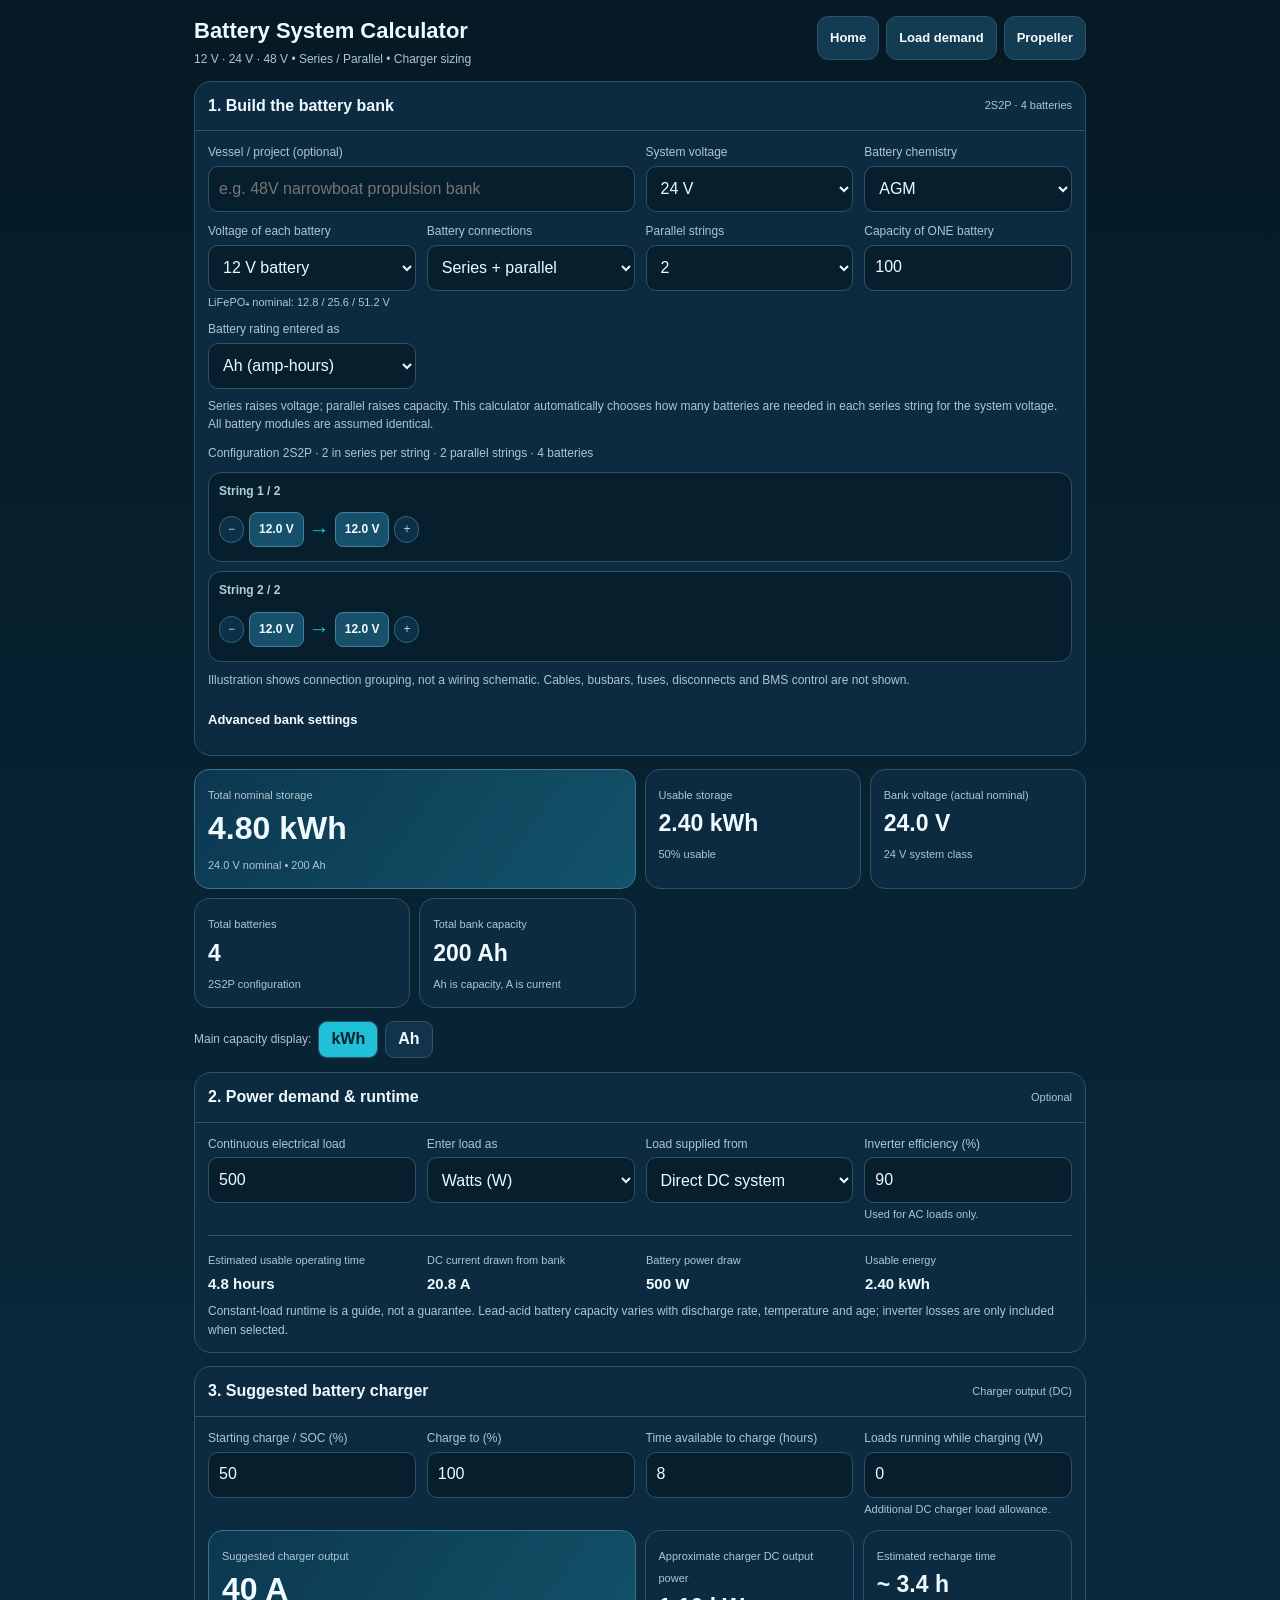
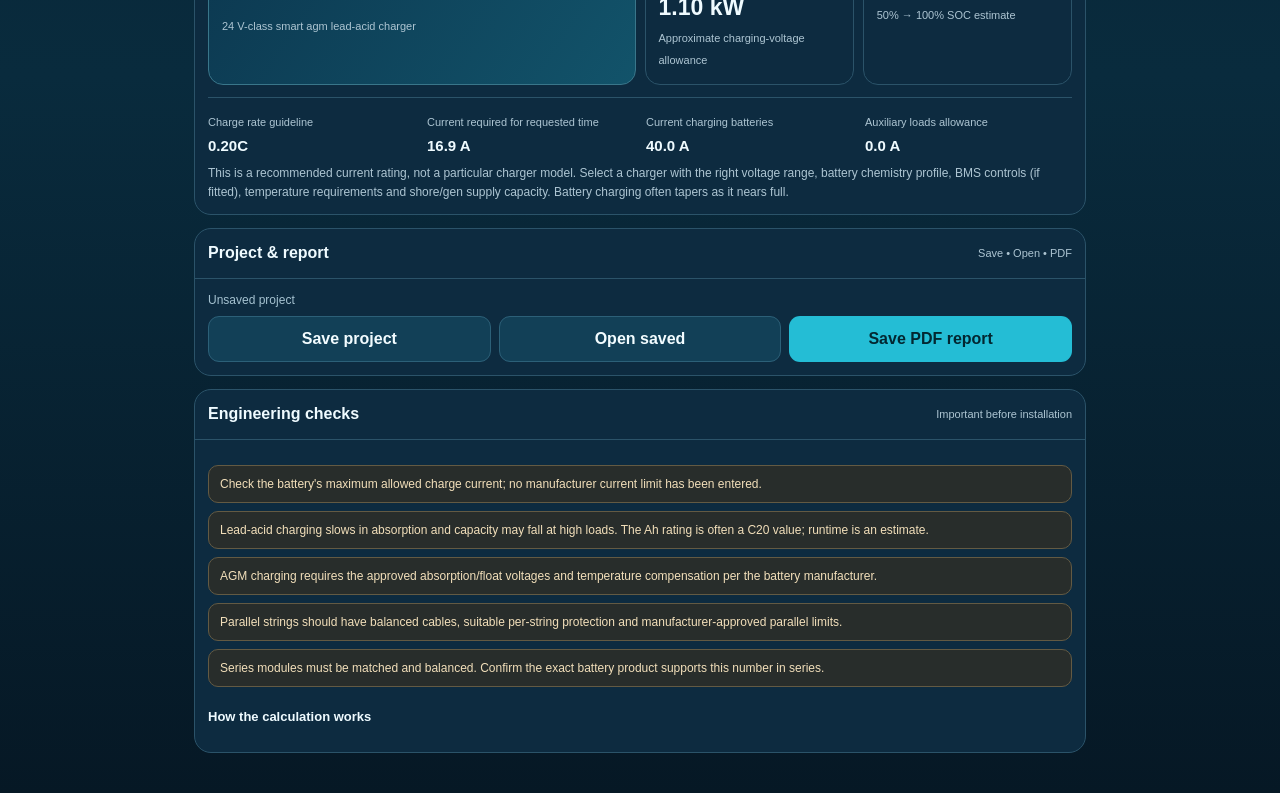
==== battery.html @ 20217a50 "Add interactive battery bank and charger calculator with reports" ====
<!doctype html>
<html lang="en">
<head>
<meta charset="utf-8"><meta name="viewport" content="width=device-width,initial-scale=1,viewport-fit=cover">
<meta name="theme-color" content="#071c2b"><meta name="apple-mobile-web-app-capable" content="yes">
<meta name="apple-mobile-web-app-title" content="Battery Systems"><meta name="apple-mobile-web-app-status-bar-style" content="black-translucent">
<link rel="manifest" href="./battery.webmanifest"><link rel="icon" href="./icon.svg" type="image/svg+xml">
<title>Marine Battery System Calculator</title>
<style>
:root{--bg:#071c2b;--panel:#0d2b40;--panel2:#103951;--well:#071e2d;--line:#2b5369;--text:#effbff;--muted:#adc5d2;--accent:#21c0d9;--warning:#ffd58e;--danger:#ffd0d0;--good:#8be0b6}
*{box-sizing:border-box}
body{margin:0;background:linear-gradient(#061925,#092b3d 70%,#061825);min-height:100vh;font:16px/1.4 -apple-system,BlinkMacSystemFont,"Segoe UI",sans-serif;color:var(--text)}
main{max-width:920px;margin:0 auto;padding:calc(16px + env(safe-area-inset-top)) 14px calc(40px + env(safe-area-inset-bottom))}
button,input,select{font:inherit}
header{display:flex;justify-content:space-between;align-items:flex-start;gap:10px;flex-wrap:wrap}h1{font-size:22px;margin:0}header p{font-size:12px;color:var(--muted);margin:4px 0 0}
nav{display:flex;flex-wrap:wrap;gap:7px}.nav,.button{display:inline-flex;align-items:center;justify-content:center;min-height:44px;background:#133b51;color:#f2fdff;border:1px solid var(--line);border-radius:11px;padding:8px 12px;text-decoration:none;font-weight:700;font-size:13px}
.button.primary{background:var(--accent);color:#06212b;border:none}
.section{background:var(--panel);border:1px solid var(--line);border-radius:17px;overflow:hidden;margin-top:13px}
.sectionHead{display:flex;justify-content:space-between;align-items:center;gap:8px;padding:13px;border-bottom:1px solid var(--line)}
.sectionHead h2{font-size:16px;margin:0}.sectionHead span{font-size:11px;color:var(--muted);text-align:right}.body{padding:13px}
.inputs{display:grid;grid-template-columns:repeat(2,minmax(0,1fr));gap:11px}.field{min-width:0}
.field label{display:block;font-size:12px;color:var(--muted);margin-bottom:5px}
.field input,.field select{display:block;min-height:46px;width:100%;min-width:0;background:var(--well);border:1px solid var(--line);color:var(--text);border-radius:10px;padding:10px;font-size:16px}
.field small{display:block;margin-top:4px;font-size:11px;color:var(--muted)}
.wide{grid-column:1/-1}.note{font-size:12px;line-height:1.55;color:var(--muted);margin:8px 0 0}
.results{display:grid;grid-template-columns:repeat(2,minmax(0,1fr));gap:9px;margin:13px 0}
.stat{background:var(--panel);border:1px solid var(--line);padding:13px;border-radius:15px;min-width:0}
.stat strong{display:block;font-size:23px;line-height:1.18;overflow-wrap:anywhere;margin:5px 0}
.stat span{font-size:11px;color:var(--muted)}.stat em{font-style:normal;font-size:11px;color:var(--muted)}
.stat.hero{grid-column:span 2;border-color:#39768a;background:linear-gradient(125deg,#0c3850,#12536a)}.stat.hero strong{font-size:32px}
.chip{font-size:12px;color:#b0d6e6;border:1px solid #37657b;background:#0a3147;padding:4px 8px;border-radius:999px}
.group{background:var(--well);border:1px solid var(--line);border-radius:13px;padding:10px;margin:9px 0}
.group .lbl{font-size:12px;font-weight:700;color:#afd1dc;margin-bottom:8px}
.chains{display:flex;align-items:center;gap:5px;flex-wrap:wrap;min-height:44px}
.cell{border:1px solid #43829c;border-radius:8px;padding:8px 9px;color:#f6fdff;background:#16506a;font-size:12px;font-weight:800;white-space:nowrap}
.seriesLink{color:var(--accent);font-size:21px;font-weight:800}
.warningList{display:grid;gap:8px;margin-top:12px}
.warning{background:#282d2b;border:1px solid #635a43;border-radius:10px;padding:9px 11px;font-size:12px;color:#f2dfba;line-height:1.5}
.error{background:#3b2428;border:1px solid #8a4955;padding:13px;border-radius:12px;color:var(--danger);font-size:14px}
.hidden{display:none!important}
.toggle{display:flex;flex-wrap:wrap;gap:7px;align-items:center}
.toggle button{min-height:37px;border:1px solid var(--line);border-radius:9px;background:#11344a;color:var(--text);padding:5px 12px;font-weight:700}
.toggle button.active{background:#21c0d9;color:#06212b}
.detail{margin-top:12px;padding-top:12px;border-top:1px solid var(--line);display:grid;grid-template-columns:repeat(2,minmax(0,1fr));gap:12px}
.detail .lab{font-size:11px;color:var(--muted)}.detail strong{display:block;font-size:15px;margin-top:3px}
details{margin-top:8px}details summary{cursor:pointer;font-weight:750;font-size:13px;min-height:44px;display:flex;align-items:center}details .inputs{margin-top:7px}
@media(min-width:680px){.inputs{grid-template-columns:repeat(4,minmax(0,1fr))}.results{grid-template-columns:repeat(4,minmax(0,1fr))}.stat.hero{grid-column:span 2}.wide{grid-column:span 2}.detail{grid-template-columns:repeat(4,minmax(0,1fr))}}
</style>
</head>
<body>
<main>
<header><div><h1>Battery System Calculator</h1><p>12 V · 24 V · 48 V • Series / Parallel • Charger sizing</p></div>
<nav><a class="nav" href="./">Home</a><a class="nav" href="./load.html">Load demand</a><a class="nav" href="./propeller.html">Propeller</a></nav></header>

<section class="section"><div class="sectionHead"><h2>1. Build the battery bank</h2><span id="layoutTag">2S2P · 4 batteries</span></div><div class="body">
<div class="inputs">
<div class="field wide"><label for="projectName">Vessel / project (optional)</label><input id="projectName" type="text" placeholder="e.g. 48V narrowboat propulsion bank"></div>
<div class="field"><label for="systemVoltage">System voltage</label><select id="systemVoltage"><option value="12">12 V</option><option value="24" selected>24 V</option><option value="48">48 V</option></select></div>
<div class="field"><label for="chemistry">Battery chemistry</label><select id="chemistry"><option value="flooded">Flooded lead-acid</option><option value="agm" selected>AGM</option><option value="lfp">Lithium LiFePO₄</option></select></div>
<div class="field"><label for="moduleVoltage">Voltage of each battery</label><select id="moduleVoltage"><option value="12" selected>12 V battery</option><option value="24">24 V battery</option><option value="48">48 V battery</option></select><small>LiFePO₄ nominal: 12.8 / 25.6 / 51.2 V</small></div>
<div class="field"><label for="connection">Battery connections</label><select id="connection"><option value="single">Single battery</option><option value="series">Series</option><option value="parallel">Parallel</option><option value="series-parallel" selected>Series + parallel</option></select></div>
<div class="field" id="stringsField"><label for="strings">Parallel strings</label><select id="strings"><option>2</option><option>3</option><option>4</option><option>5</option><option>6</option><option>7</option><option>8</option><option>9</option><option>10</option><option>11</option><option>12</option><option>13</option><option>14</option><option>15</option><option>16</option></select></div>
<div class="field"><label for="capacityValue">Capacity of ONE battery</label><input id="capacityValue" type="number" min=".01" step="any" value="100"></div>
<div class="field"><label for="capacityUnit">Battery rating entered as</label><select id="capacityUnit"><option value="ah">Ah (amp-hours)</option><option value="kwh">kWh</option></select></div>
</div>
<p class="note">Series raises voltage; parallel raises capacity. This calculator automatically chooses how many batteries are needed in each series string for the system voltage. All battery modules are assumed identical.</p>
<div id="inputError" class="error hidden" role="alert"></div>
<div id="diagram" aria-label="Battery connection diagram" style="margin-top:10px"></div>
<details><summary>Advanced bank settings</summary><div class="inputs">
<div class="field"><label for="usablePercent">Usable depth of discharge (%)</label><input id="usablePercent" type="number" min="1" max="100" step="1" value="50"><small>Adjust for battery life and usable capacity.</small></div>
<div class="field"><label for="maxChargePerBattery">Max charging current per battery (A)</label><input id="maxChargePerBattery" type="number" min="0" step="1" placeholder="From battery manual"><small>Optional; manufacturer limit.</small></div>
<div class="field"><label for="preferredC">Preferred battery charge rate (C)</label><input id="preferredC" type="number" min=".01" max="2" step=".05" value=".20"><small>AGM default: 0.20C, illustrative.</small></div>
<div class="field"><label for="chargeEfficiency">Charge efficiency (%)</label><input id="chargeEfficiency" type="number" min="50" max="100" step="1" value="90"><small>Time planning assumption.</small></div>
<div class="field"><label for="taperFactor">Charge-time taper factor</label><input id="taperFactor" type="number" min="1" max="2" step=".01" value="1.22"><small>Higher for longer absorption phase.</small></div>
</div></details>
</div></section>

<section id="resultSection" aria-live="polite">
<div class="results">
<div class="stat hero"><span id="energyTitle">Total nominal storage</span><strong id="headlineEnergy">4.80 kWh</strong><em id="headlineSub">24 V bank • 200 Ah</em></div>
<div class="stat"><span>Usable storage</span><strong id="usableEnergy">2.40 kWh</strong><em id="usableSub">50% available</em></div>
<div class="stat"><span>Bank voltage (actual nominal)</span><strong id="bankVoltage">24.0 V</strong><em id="voltageNote">24 V system class</em></div>
<div class="stat"><span>Total batteries</span><strong id="totalBatteries">4</strong><em id="countSub">2S2P configuration</em></div>
<div class="stat"><span>Total bank capacity</span><strong id="totalAh">200 Ah</strong><em id="ampNote">Ah is capacity, A is current</em></div>
</div>
<div class="toggle" style="margin-bottom:14px"><span style="font-size:12px;color:var(--muted)">Main capacity display:</span><button id="showKWh" type="button" class="active">kWh</button><button id="showAh" type="button">Ah</button></div>
</section>

<section class="section"><div class="sectionHead"><h2>2. Power demand & runtime</h2><span>Optional</span></div><div class="body">
<div class="inputs">
<div class="field"><label for="loadValue">Continuous electrical load</label><input id="loadValue" type="number" min="0" step="any" value="500"></div>
<div class="field"><label for="loadUnit">Enter load as</label><select id="loadUnit"><option value="w">Watts (W)</option><option value="a">Amps (A)</option></select></div>
<div class="field"><label for="loadType">Load supplied from</label><select id="loadType"><option value="dc">Direct DC system</option><option value="ac">AC via inverter</option></select></div>
<div class="field"><label for="inverterEfficiency">Inverter efficiency (%)</label><input id="inverterEfficiency" type="number" min="50" max="100" step="1" value="90"><small>Used for AC loads only.</small></div>
</div>
<div class="detail">
<div><span class="lab">Estimated usable operating time</span><strong id="runtime">4.8 hours</strong></div>
<div><span class="lab">DC current drawn from bank</span><strong id="loadCurrent">20.8 A</strong></div>
<div><span class="lab">Battery power draw</span><strong id="batteryLoad">500 W</strong></div>
<div><span class="lab">Usable energy</span><strong id="runtimeEnergy">2.4 kWh</strong></div>
</div>
<p class="note">Constant-load runtime is a guide, not a guarantee. Lead-acid battery capacity varies with discharge rate, temperature and age; inverter losses are only included when selected.</p>
</div></section>

<section class="section"><div class="sectionHead"><h2>3. Suggested battery charger</h2><span>Charger output (DC)</span></div><div class="body">
<div class="inputs">
<div class="field"><label for="startSOC">Starting charge / SOC (%)</label><input id="startSOC" type="number" min="0" max="99" value="50"></div>
<div class="field"><label for="endSOC">Charge to (%)</label><input id="endSOC" type="number" min="1" max="100" value="100"></div>
<div class="field"><label for="chargeHours">Time available to charge (hours)</label><input id="chargeHours" type="number" min=".5" max="168" step=".5" value="8"></div>
<div class="field"><label for="chargeHouseW">Loads running while charging (W)</label><input id="chargeHouseW" type="number" min="0" step="10" value="0"><small>Additional DC charger load allowance.</small></div>
</div>
<div class="results" style="margin-bottom:0">
<div class="stat hero"><span>Suggested charger output</span><strong id="chargerCurrent">40 A</strong><em id="chargerText">24 V compatible smart charger</em></div>
<div class="stat"><span>Approximate charger DC output power</span><strong id="chargerKW">1.10 kW</strong><em>Approximate charging-voltage allowance</em></div>
<div class="stat"><span>Estimated recharge time</span><strong id="achievableTime">~ 4 h</strong><em id="chargeSummary">50% to 100% under model assumptions</em></div>
</div>
<div class="detail">
<div><span class="lab">Charge rate guideline</span><strong id="cRate">0.20C</strong></div>
<div><span class="lab">Current required for requested time</span><strong id="neededA">—</strong></div>
<div><span class="lab">Current charging batteries</span><strong id="batteryChargeA">—</strong></div>
<div><span class="lab">Auxiliary loads allowance</span><strong id="houseA">—</strong></div>
</div>
<p class="note">This is a recommended current rating, not a particular charger model. Select a charger with the right voltage range, battery chemistry profile, BMS controls (if fitted), temperature requirements and shore/gen supply capacity. Battery charging often tapers as it nears full.</p>
</div></section>

<section class="section"><div class="sectionHead"><h2>Project & report</h2><span>Save • Open • PDF</span></div><div class="body"><div id="projectTools"></div></div></section>
<section class="section"><div class="sectionHead"><h2>Engineering checks</h2><span>Important before installation</span></div><div class="body"><div id="checks" class="warningList"></div>
<details><summary>How the calculation works</summary><p class="note">One series string contains the selected number of modules needed to reach the chosen 12/24/48 V system voltage. Parallel strings increase total Ah; total nominal energy is the sum of all battery energies. For LiFePO₄, a 12 V-class module uses 12.8 V nominal, a 24 V module uses 25.6 V and a 48 V module uses 51.2 V.</p><p class="note">Charger rating uses the requested SOC increase, charging time, assumed charge efficiency and absorption taper allowance, checked against a preferred chemistry-specific charge C-rate. Charger output also allows for the entered loads operating during charging. It is constrained by a manufacturer current limit if supplied. Always use the battery manufacturer's charging and wiring instructions for final equipment selection.</p></details>
</div></section>
</main>

<script src="./battery-core.js"></script><script src="./reports.js"></script>
<script>
(function(){
"use strict";
const $=id=>document.getElementById(id),KEY="marine-battery-current-v1";
const ids=["projectName","systemVoltage","chemistry","moduleVoltage","connection","strings","capacityValue","capacityUnit","usablePercent","maxChargePerBattery","preferredC","chargeEfficiency","taperFactor","loadValue","loadUnit","loadType","inverterEfficiency","startSOC","endSOC","chargeHours","chargeHouseW"];
let displayMode="kwh";
const fmt=(v,d=1)=>Number.isFinite(v)?v.toLocaleString("en-GB",{minimumFractionDigits:d,maximumFractionDigits:d}):"—";
const save=()=>{try{localStorage.setItem(KEY,JSON.stringify(getState()))}catch(e){}};
function getState(){return {fields:Object.fromEntries(ids.map(k=>[k,$(k).value])),displayMode}}
function setState(obj){if(!obj||!obj.fields)throw Error("Not a battery project");for(const id of ids)if(Object.prototype.hasOwnProperty.call(obj.fields,id))$(id).value=String(obj.fields[id]);displayMode=obj.displayMode==="ah"?"ah":"kwh";syncChemText();render();}
function config(){return {projectName:$("projectName").value.trim(),chemistry:$("chemistry").value,systemVoltage:$("systemVoltage").value,moduleVoltage:$("moduleVoltage").value,connection:$("connection").value,strings:$("strings").value,capacityValue:$("capacityValue").value,capacityUnit:$("capacityUnit").value,usablePercent:$("usablePercent").value,maxChargePerBattery:$("maxChargePerBattery").value,preferredC:$("preferredC").value,chargeEfficiency:$("chargeEfficiency").value,taperFactor:$("taperFactor").value,loadValue:$("loadValue").value,loadUnit:$("loadUnit").value,loadType:$("loadType").value,inverterEfficiency:$("inverterEfficiency").value,startSOC:$("startSOC").value,endSOC:$("endSOC").value,chargeHours:$("chargeHours").value,chargeHouseW:$("chargeHouseW").value}}
function compute(){return globalThis.BatteryCalc.calculate(config())}
function syncChemText(){const chem=globalThis.BatteryCalc.chemistries[$("chemistry").value];$("preferredC").parentElement.querySelector("small").textContent="Starting guideline: "+chem.chargeC.toFixed(2)+"C (manufacturer data overrides).";}
function configWarning(show,msg){$("inputError").classList.toggle("hidden",!show);$("inputError").textContent=msg;$("resultSection").classList.toggle("hidden",show)}
function diagram(r){
 const container=$("diagram");container.replaceChildren();
 const info=document.createElement("div");info.className="note";info.textContent="Configuration "+r.label+" · "+r.series+" in series per string · "+r.parallel+" parallel "+(r.parallel===1?"string":"strings")+" · "+r.totalCount+" batteries";
 container.append(info);
 const maxDisplay=Math.min(r.parallel,8);
 for(let i=0;i<maxDisplay;i++){
   const grp=document.createElement("div");grp.className="group";
   const label=document.createElement("div");label.className="lbl";label.textContent="String "+(i+1)+" / "+r.parallel;grp.append(label);
   const chain=document.createElement("div");chain.className="chains";
   const terminal=document.createElement("span");terminal.textContent="−";terminal.className="chip";chain.append(terminal);
   for(let j=0;j<r.series;j++){
     const cell=document.createElement("span");cell.className="cell";cell.textContent=fmt(r.batteryVoltage,1)+" V";
     chain.append(cell);
     if(j<r.series-1){const plus=document.createElement("span");plus.textContent="→";plus.className="seriesLink";chain.append(plus);}
   }
   const end=document.createElement("span");end.textContent="+";end.className="chip";chain.append(end);
   grp.append(chain);container.append(grp);
 }
 if(r.parallel>maxDisplay){const note=document.createElement("p");note.className="note";note.textContent="+"+(r.parallel-maxDisplay)+" additional identical parallel strings";container.append(note)}
 const foot=document.createElement("p");foot.className="note";foot.textContent="Illustration shows connection grouping, not a wiring schematic. Cables, busbars, fuses, disconnects and BMS control are not shown.";container.append(foot);
}
let last=null;
function render(){
 const r=compute();last=r;
 const needsStrings=["parallel","series-parallel"].includes($("connection").value);
 $("stringsField").classList.toggle("hidden",!needsStrings);
 $("layoutTag").textContent=r.valid?r.label+" · "+r.totalCount+" batteries":"Review configuration";
 if(!r.valid){configWarning(true,r.errors.join("  "));$("diagram").replaceChildren();$("checks").replaceChildren();save();return}
 configWarning(false,"");diagram(r);
 $("showKWh").classList.toggle("active",displayMode==="kwh");$("showAh").classList.toggle("active",displayMode==="ah");
 $("energyTitle").textContent=displayMode==="kwh"?"Total nominal storage":"Total bank capacity";
 $("headlineEnergy").textContent=displayMode==="kwh"?fmt(r.nominalKWh,2)+" kWh":fmt(r.bankAh,0)+" Ah";
 $("headlineSub").textContent=displayMode==="kwh"?fmt(r.bankNominalV,1)+" V nominal • "+fmt(r.bankAh,0)+" Ah":fmt(r.nominalKWh,2)+" kWh nominal";
 $("usableEnergy").textContent=displayMode==="kwh"?fmt(r.usableKWh,2)+" kWh":fmt(r.usableAh,0)+" Ah";
 $("usableSub").textContent=fmt(r.usablePercent,0)+"% usable";
 $("bankVoltage").textContent=fmt(r.bankNominalV,1)+" V";
 $("voltageNote").textContent=fmt(r.systemVoltage,0)+" V system class";
 $("totalBatteries").textContent=String(r.totalCount);
 $("countSub").textContent=r.label+" configuration";
 $("totalAh").textContent=fmt(r.bankAh,0)+" Ah";
 $("runtime").textContent=r.runtimeHours===null?"Set a load":fmt(r.runtimeHours,1)+" hours";
 $("loadCurrent").textContent=fmt(r.loadA,1)+" A";
 $("batteryLoad").textContent=fmt(r.loadA*r.bankNominalV,0)+" W";
 $("runtimeEnergy").textContent=fmt(r.usableKWh,2)+" kWh";
 $("chargerCurrent").textContent=fmt(r.chargerA,0)+" A";
 $("chargerKW").textContent=fmt(r.chargerKW,2)+" kW";
 $("chargerText").textContent=r.systemVoltage+" V-class "+(r.chemistry==="lfp"?"BMS-compatible LiFePO4 charger":"smart "+r.name.toLowerCase()+" charger");
 $("achievableTime").textContent=r.achievableHours===null?"Not feasible":"~ "+fmt(r.achievableHours,1)+" h";
 $("chargeSummary").textContent=fmt(r.socStart,0)+"% → "+fmt(r.socEnd,0)+"% SOC estimate";
 $("cRate").textContent=fmt(r.chargeRateC,2)+"C";
 $("neededA").textContent=fmt(r.neededBatteryA,1)+" A";
 $("batteryChargeA").textContent=fmt(r.chargeBatteryA,1)+" A";
 $("houseA").textContent=fmt(r.houseA,1)+" A";
 const list=$("checks");list.replaceChildren();
 for(const message of r.warnings){const n=document.createElement("div");n.className="warning";n.textContent=message;list.append(n)}
 save();
}
function changeChem(){const chem=globalThis.BatteryCalc.chemistries[$("chemistry").value];$("usablePercent").value=Math.round(chem.dod*100);$("preferredC").value=chem.chargeC;$("chargeEfficiency").value=Math.round(chem.eff*100);$("taperFactor").value=chem.taper;syncChemText();render()}
$("chemistry").addEventListener("change",changeChem);
$("capacityUnit").addEventListener("focus",e=>{e.target.dataset.previous=e.target.value});
$("capacityUnit").addEventListener("change",e=>{
 const previous=e.target.dataset.previous||"ah";const newUnit=e.target.value;if(previous!==newUnit){
 const val=Number($("capacityValue").value)||0,chem=globalThis.BatteryCalc.chemistries[$("chemistry").value],v=Number($("moduleVoltage").value)*chem.voltageScale;
 $("capacityValue").value=(previous==="ah"?val*v/1000:val*1000/v).toFixed(previous==="ah"?3:1);
 }e.target.dataset.previous=newUnit;render();
});
$("loadUnit").addEventListener("focus",e=>{e.target.dataset.previous=e.target.value});
$("loadUnit").addEventListener("change",e=>{
 const previous=e.target.dataset.previous||"w";const newUnit=e.target.value;
 if(previous!==newUnit){const val=Number($("loadValue").value)||0,r=compute();const v=r.bankNominalV||24;
 $("loadValue").value=(previous==="w"?val/v:val*v).toFixed(previous==="w"?2:1)}
 e.target.dataset.previous=newUnit;render();
});
for(const id of ids){
 if(["chemistry","capacityUnit","loadUnit"].includes(id))continue;
 $(id).addEventListener("change",render);
 $(id).addEventListener("input",render);
}
$("showKWh").addEventListener("click",()=>{displayMode="kwh";render()});
$("showAh").addEventListener("click",()=>{displayMode="ah";render()});
try{const saved=JSON.parse(localStorage.getItem(KEY));if(saved&&saved.fields)for(const id of ids)if(saved.fields[id]!==undefined)$(id).value=String(saved.fields[id]);if(saved?.displayMode==="ah")displayMode="ah"}catch(e){}
syncChemText();render();
globalThis.MarineReports.init({
 kind:"battery",
 suggestName:()=>($("projectName").value.trim()||"Marine Battery System"),
 getState,
 setState,
 report:()=>{
  const r=compute();if(!r.valid)throw Error(r.errors.join(". "));
  const c=config(),f=(v,d=1)=>Number(v).toFixed(d),A=v=>f(v,1)+" A",V=v=>f(v,1)+" V";
  return{
   title:"Marine Battery System Report",
   subtitle:(c.projectName||"Unnamed vessel")+" / "+r.name+" / "+r.label,
   filename:(c.projectName||"Marine Battery")+"-battery",
   metrics:[["Nominal energy",f(r.nominalKWh,2)+" kWh"],["Usable energy",f(r.usableKWh,2)+" kWh"],["Bank capacity",f(r.bankAh,0)+" Ah"],["Charger output",A(r.chargerA)]],
   sections:[
    {title:"Bank configuration",rows:[
      ["Vessel / project",c.projectName||"Not entered"],["Battery chemistry",r.name],
      ["System class",c.systemVoltage+" V"],["Battery nominal module voltage",V(r.batteryVoltage)],
      ["Battery capacity per module",f(r.capacityPerBatteryAh,1)+" Ah / "+f(r.capacityPerBatteryKWh,2)+" kWh"],
      ["Connection",c.connection],["Arrangement",r.label],
      ["Series per string",r.series],["Number of parallel strings",r.parallel],
      ["Total number of batteries",r.totalCount],
      ["Actual nominal bank voltage",V(r.bankNominalV)],
      ["Nominal bank Ah",f(r.bankAh,1)+" Ah"],
      ["Nominal energy",f(r.nominalKWh,2)+" kWh"],
      ["Selected usable DoD",f(r.usablePercent,0)+"%"],
      ["Usable energy",f(r.usableKWh,2)+" kWh / "+f(r.usableAh,1)+" Ah"]
    ]},
    {title:"Load and estimated runtime",rows:[
      ["Load input",c.loadValue+" "+(c.loadUnit==="a"?"A":"W")],
      ["Load supply method",c.loadType==="ac"?"AC via inverter":"DC direct"],
      ["Inverter efficiency",c.loadType==="ac"?c.inverterEfficiency+"%":"Not used"],
      ["Battery power demand",f(r.loadA*r.bankNominalV,0)+" W"],
      ["DC current draw",A(r.loadA)],
      ["Estimated steady-load runtime",r.runtimeHours===null?"Not calculated":f(r.runtimeHours,2)+" h"]
    ]},
    {title:"Charger selection",rows:[
      ["Starting / target state of charge",f(r.socStart,0)+"% to "+f(r.socEnd,0)+"%"],
      ["Desired charge duration",f(r.plannedHours,1)+" h"],
      ["Preferred charge C-rate",f(r.chargeRateC,2)+" C"],
      ["Charging efficiency assumption",f(r.eff*100,0)+"%"],
      ["Absorption/taper time allowance",f(r.taper,2)+"x"],
      ["Additional DC house loads",f(r.houseW,0)+" W / "+A(r.houseA)],
      ["Charge current required for desired time",A(r.neededBatteryA)],
      ["Suggested charger output",A(r.chargerA)+" at "+c.systemVoltage+" V-class"],
      ["Approximate DC charger power",f(r.chargerKW,2)+" kW"],
      ["Battery charging current after loads",A(r.chargeBatteryA)],
      ["Battery manufacturer current limit",r.maxBankChargeA===null?"Not entered":A(r.maxBankChargeA)+" total"],
      ["Planning recharge time",r.achievableHours===null?"Not possible under current constraints":f(r.achievableHours,1)+" h"]
    ]},
    {title:"Engineering checks and limitations",paragraphs:[
       ...r.warnings,
       "All energy values use nominal battery voltage. Lithium 12V / 24V / 48V-class batteries are modelled at nominal 12.8 / 25.6 / 51.2 volts; confirm the actual model voltage and approved series/parallel topology.",
       "The charger estimate is a current-sizing guide, not a substitute for a manufacturer's charging profile. Maximum series/parallel counts, BMS, charging temperature, charge voltage, alternator protection, overload protection, cable sizing and shore capacity all require separate verification."
    ]}
   ]
  };
 }
});
if("serviceWorker" in navigator&&location.protocol.startsWith("http"))navigator.serviceWorker.register("./sw.js").catch(()=>{});
})();
</script>
</body></html>
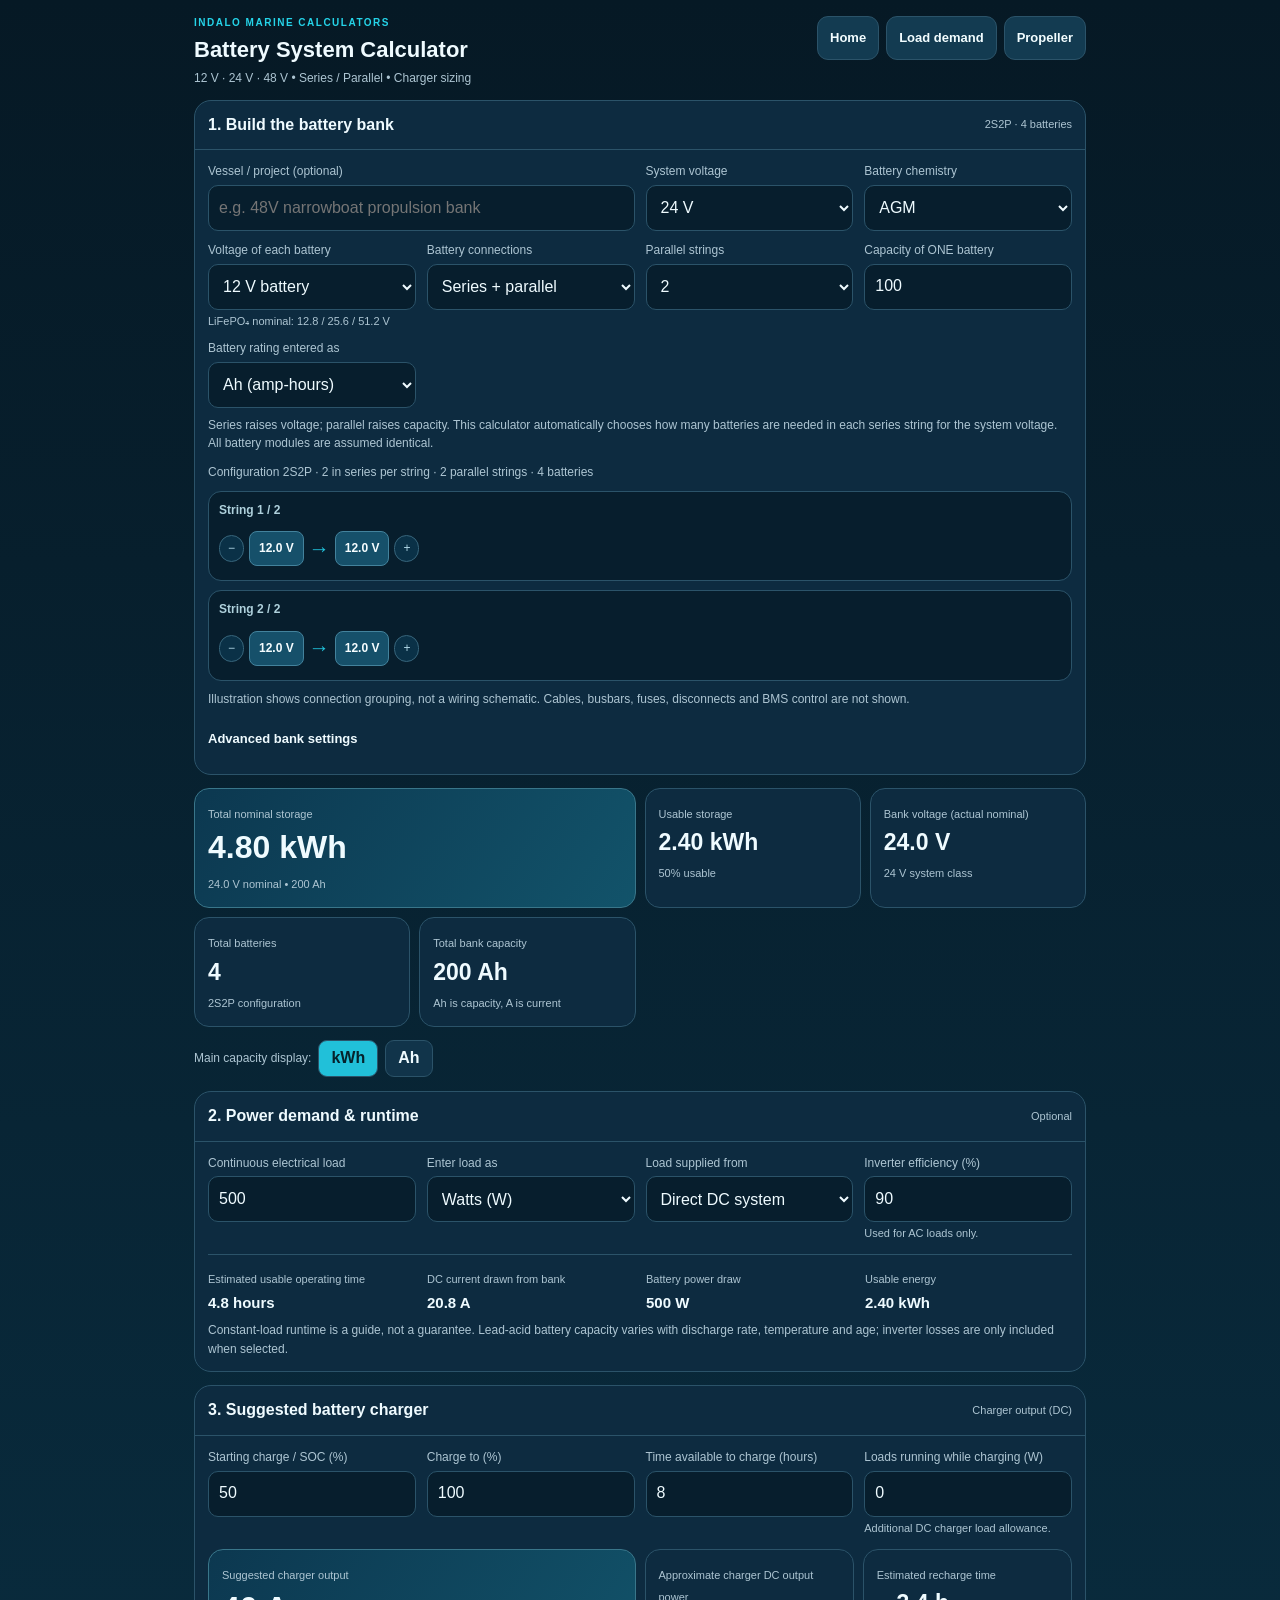
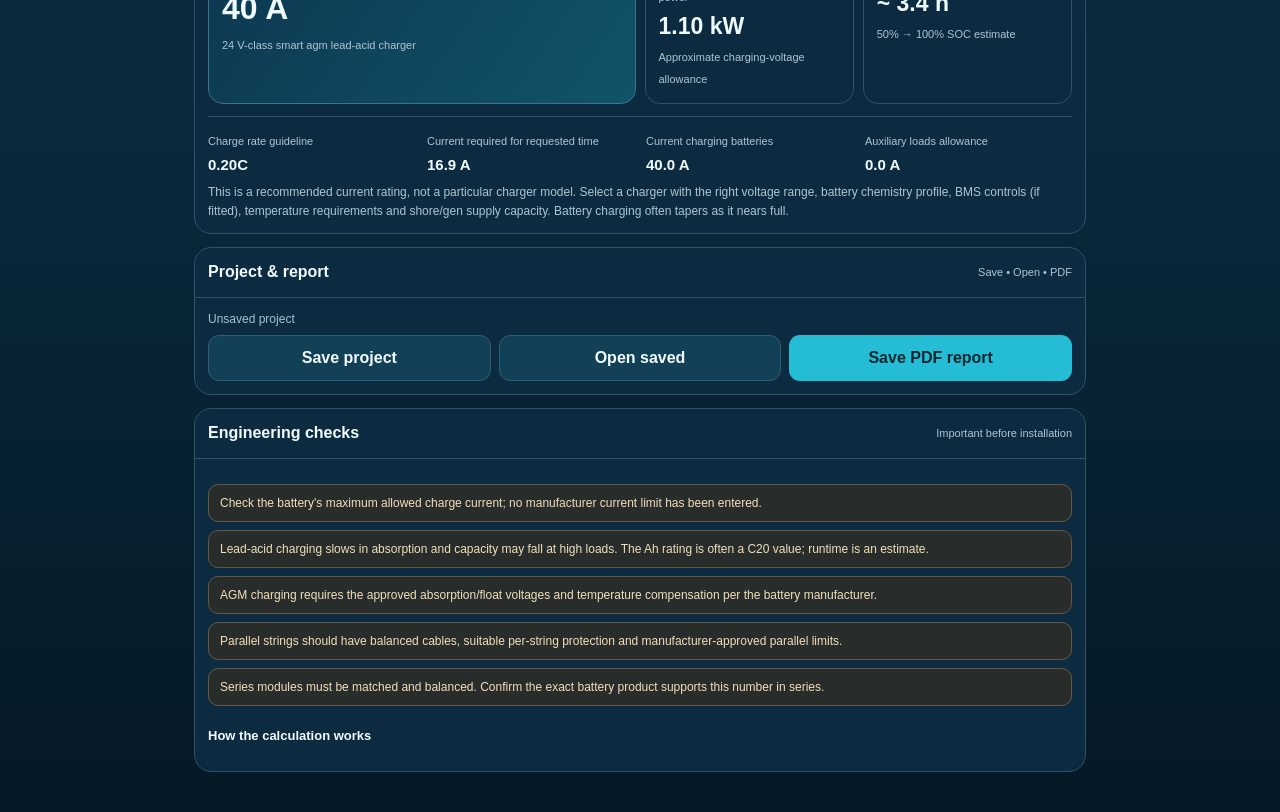
==== commit 00361950: "Apply Indalo Marine branding to Battery Systems calculator" ====
--- a/battery.html
+++ b/battery.html
@@ -3,10 +3,12 @@
 <head>
 <meta charset="utf-8"><meta name="viewport" content="width=device-width,initial-scale=1,viewport-fit=cover">
 <meta name="theme-color" content="#071c2b"><meta name="apple-mobile-web-app-capable" content="yes">
-<meta name="apple-mobile-web-app-title" content="Battery Systems"><meta name="apple-mobile-web-app-status-bar-style" content="black-translucent">
-<link rel="manifest" href="./battery.webmanifest"><link rel="icon" href="./icon.svg" type="image/svg+xml">
-<title>Marine Battery System Calculator</title>
+<meta name="apple-mobile-web-app-title" content="Indalo Marine"><meta name="apple-mobile-web-app-status-bar-style" content="black-translucent">
+<link rel="manifest" href="./battery.webmanifest"><link rel="icon" type="image/png" href="./assets/indalo-app-icon.png">
+<title>Indalo Marine Calculators — Battery Systems</title>
 <style>
+.indalo-page-brand{font-family:-apple-system,BlinkMacSystemFont,"Segoe UI",sans-serif;color:#25d4e9;font-size:10px;font-weight:850;letter-spacing:.15em;margin-bottom:5px}
+
 :root{--bg:#071c2b;--panel:#0d2b40;--panel2:#103951;--well:#071e2d;--line:#2b5369;--text:#effbff;--muted:#adc5d2;--accent:#21c0d9;--warning:#ffd58e;--danger:#ffd0d0;--good:#8be0b6}
 *{box-sizing:border-box}
 body{margin:0;background:linear-gradient(#061925,#092b3d 70%,#061825);min-height:100vh;font:16px/1.4 -apple-system,BlinkMacSystemFont,"Segoe UI",sans-serif;color:var(--text)}
@@ -46,10 +48,11 @@
 details{margin-top:8px}details summary{cursor:pointer;font-weight:750;font-size:13px;min-height:44px;display:flex;align-items:center}details .inputs{margin-top:7px}
 @media(min-width:680px){.inputs{grid-template-columns:repeat(4,minmax(0,1fr))}.results{grid-template-columns:repeat(4,minmax(0,1fr))}.stat.hero{grid-column:span 2}.wide{grid-column:span 2}.detail{grid-template-columns:repeat(4,minmax(0,1fr))}}
 </style>
+<link rel="apple-touch-icon" href="./assets/indalo-app-icon.png">
 </head>
 <body>
 <main>
-<header><div><h1>Battery System Calculator</h1><p>12 V · 24 V · 48 V • Series / Parallel • Charger sizing</p></div>
+<header><div><div class="indalo-page-brand">INDALO MARINE CALCULATORS</div><h1>Battery System Calculator</h1><p>12 V · 24 V · 48 V • Series / Parallel • Charger sizing</p></div>
 <nav><a class="nav" href="./">Home</a><a class="nav" href="./load.html">Load demand</a><a class="nav" href="./propeller.html">Propeller</a></nav></header>
 
 <section class="section"><div class="sectionHead"><h2>1. Build the battery bank</h2><span id="layoutTag">2S2P · 4 batteries</span></div><div class="body">
